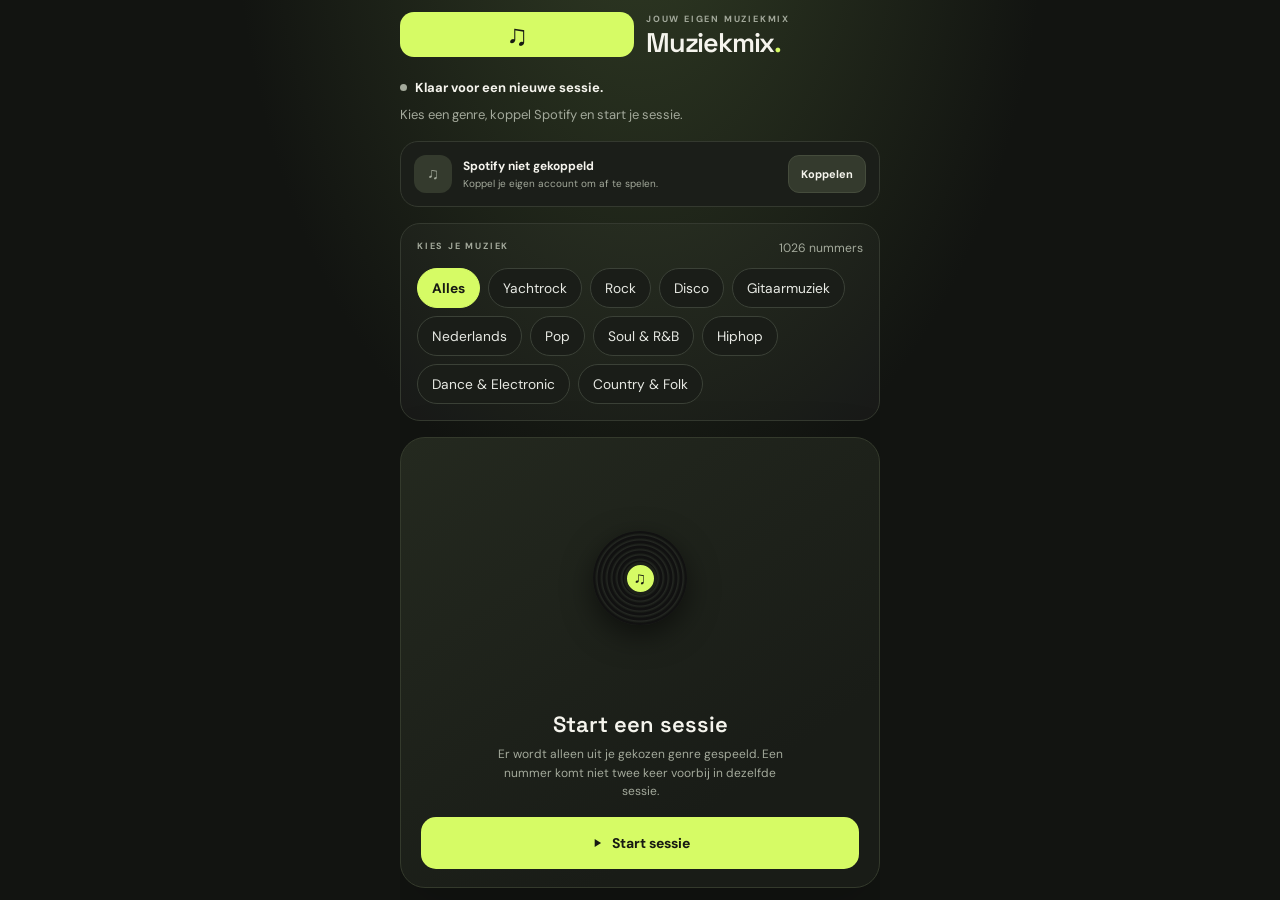
==== index.html @ 95a55e62 "Load all five refreshed original genre libraries" ====
<!doctype html>
<html lang="nl">
<head>
  <meta charset="utf-8"><meta name="viewport" content="width=device-width, initial-scale=1, viewport-fit=cover">
  <meta name="theme-color" content="#121411"><meta name="description" content="Start een Spotify-sessie per muziekgenre.">
  <title>Muziekmix</title><link rel="manifest" href="manifest.webmanifest"><link rel="icon" href="assets/icon.svg" type="image/svg+xml"><link rel="stylesheet" href="styles.css?v=match-fix-1"><link rel="stylesheet" href="ui.css?v=icons-fit-1">
</head>
<body class="landing-page">
  <main class="app-shell">
    <header class="topbar"><div class="brand-mark" aria-hidden="true">♫</div><div><p class="eyebrow">JOUW EIGEN MUZIEKMIX</p><h1>Muziekmix<span>.</span></h1></div></header>
    <section class="intro" aria-live="polite"><div class="status-line"><span id="statusDot" class="status-dot"></span><span id="statusText">Klaar voor een nieuwe sessie.</span></div><p id="instruction">Kies een genre, koppel Spotify en start je sessie.</p></section>
    <section class="connection-card" aria-label="Spotify-verbinding"><div id="connectionIcon" class="connection-icon" aria-hidden="true">♫</div><div class="connection-copy"><strong id="spotifyConnection">Spotify niet gekoppeld</strong><span id="connectionDetail">Koppel je eigen account om af te spelen.</span></div><button id="connectSpotify" class="secondary-button compact-button" type="button">Koppelen</button><button id="disconnectSpotify" class="text-button" type="button" hidden>Ontkoppel</button></section>
    <section class="genre-picker" aria-label="Kies een muziekgenre"><div class="genre-heading"><span class="eyebrow">KIES JE MUZIEK</span><span id="genreCount" class="genre-count"></span></div><div class="genre-options" role="group" aria-label="Genres"><button class="genre-button active" data-genre="alles" aria-pressed="true">Alles</button><button class="genre-button" data-genre="yachterock" aria-pressed="false">Yachtrock</button><button class="genre-button" data-genre="rock" aria-pressed="false">Rock</button><button class="genre-button" data-genre="disco" aria-pressed="false">Disco</button><button class="genre-button" data-genre="gitaarmuziek" aria-pressed="false">Gitaarmuziek</button><button class="genre-button" data-genre="nederlands" aria-pressed="false">Nederlands</button><button class="genre-button" data-genre="pop" aria-pressed="false">Pop</button><button class="genre-button" data-genre="soul" aria-pressed="false">Soul &amp; R&B</button><button class="genre-button" data-genre="hiphop" aria-pressed="false">Hiphop</button><button class="genre-button" data-genre="dance" aria-pressed="false">Dance &amp; Electronic</button><button class="genre-button" data-genre="country" aria-pressed="false">Country &amp; Folk</button></div></section>
    <section class="start-card"><div class="vinyl small-vinyl" aria-hidden="true"><div class="vinyl-label">♫</div></div><h2>Start een sessie</h2><p>Er wordt alleen uit je gekozen genre gespeeld. Een nummer komt niet twee keer voorbij in dezelfde sessie.</p><button id="startSession" class="primary-button full-button" type="button"><span class="button-icon" aria-hidden="true"><svg viewBox="0 0 24 24" focusable="false"><path d="M8 5v14l11-7z"/></svg></span><span>Start sessie</span></button><p id="errorMessage" class="error-message" role="alert" hidden></p></section>
  </main>
  <script src="config.js?v=player-auth-1"></script><script src="tracks.js"></script><script src="library/hiphop.js?v=library-1"></script><script src="library/country.js?v=library-1"></script><script src="library/dance.js?v=library-1"></script><script src="library/pop.js?v=library-1"></script><script src="library/soul.js?v=library-1"></script><script src="library/nederlands-refresh.js?v=library-2"></script><script src="library/rock-refresh.js?v=library-2"></script><script src="library/gitaarmuziek-refresh.js?v=library-2"></script><script src="library/yachterock-refresh.js?v=library-2"></script><script src="library/disco-refresh.js?v=library-2"></script><script src="library/merge.js?v=library-2"></script><script src="spotify.js?v=player-auth-1"></script><script src="app.js?v=icons-fit-1"></script>
</body>
</html>
---- styles.css ----
@import url('https://fonts.googleapis.com/css2?family=DM+Sans:wght@400;500;600;700&family=Space+Grotesk:wght@500;600;700&display=swap');
[hidden]{display:none!important}
:root{color-scheme:dark;--bg:#121411;--text:#f5f4ed;--muted:#a3a99b;--lime:#d6fb65;--line:#34392f;--danger:#ff9d8c}*{box-sizing:border-box}body{margin:0;min-height:100vh;background:radial-gradient(ellipse at 50% -15%,#303b24 0,transparent 45%),var(--bg);color:var(--text);font-family:'DM Sans',sans-serif;-webkit-font-smoothing:antialiased}.app-shell{width:min(100% - 32px,480px);margin:auto;padding:calc(25px + env(safe-area-inset-top)) 0 calc(24px + env(safe-area-inset-bottom))}.topbar{display:flex;align-items:center;gap:12px}.topbar>div{flex:1}.brand-mark,.connection-icon{display:grid;place-items:center;font-weight:700}.brand-mark{width:45px;height:45px;border-radius:14px;background:var(--lime);color:#171a12;font-size:29px;flex:none}.eyebrow{font-size:9px;letter-spacing:1.8px;font-weight:700;color:var(--muted);margin:0 0 4px}.topbar h1{font:600 27px/1 'Space Grotesk',sans-serif;margin:0;letter-spacing:-1.2px}.topbar h1 span{color:var(--lime)}.intro{margin:28px 0 17px}.compact-intro{margin:22px 0 17px}.status-line{display:flex;align-items:center;gap:8px;font-size:13px;font-weight:700}.status-dot{width:7px;height:7px;border-radius:50%;background:#a3a99b}.status-dot.active{background:var(--lime);box-shadow:0 0 12px #d6fb6580}.intro p{font-size:13px;line-height:1.55;color:var(--muted);margin:9px 0 0}.connection-card{display:flex;gap:11px;align-items:center;padding:13px;border:1px solid var(--line);border-radius:18px;background:#1b1e19;margin-bottom:16px}.connection-icon{width:38px;height:38px;border-radius:12px;background:#343a2d;color:var(--muted);flex:none}.connection-icon.connected{background:var(--lime);color:#171a12}.connection-copy{min-width:0;display:grid;gap:3px;flex:1}.connection-copy strong{font-size:12px}.connection-copy span{font-size:10px;line-height:1.35;color:var(--muted)}.genre-picker{margin:0 0 16px;padding:16px;border:1px solid var(--line);border-radius:20px;background:#ffffff07}.genre-heading{display:flex;justify-content:space-between;align-items:center;gap:12px;margin-bottom:12px}.genre-count{color:var(--muted);font-size:.76rem}.genre-options{display:flex;flex-wrap:wrap;gap:8px}.genre-button{border:1px solid #3b4137;border-radius:999px;background:#1a1d18;color:#e7e9e3;padding:10px 14px;min-height:40px;font:inherit;font-size:.86rem;cursor:pointer}.genre-button.active{background:var(--lime);border-color:var(--lime);color:#171a13;font-weight:700}button:focus-visible,a:focus-visible{outline:2px solid var(--lime);outline-offset:3px}.start-card,.player-card{position:relative;overflow:hidden;border:1px solid #343a2c;border-radius:25px;background:linear-gradient(145deg,#24291f,#191c17 75%);padding:24px 20px 18px;box-shadow:0 22px 60px #0003}.start-card{text-align:center}.start-card h2{font:600 22px 'Space Grotesk',sans-serif;margin:16px 0 7px}.start-card>p:not(.error-message){font-size:12px;line-height:1.55;color:var(--muted);margin:0 auto 16px;max-width:310px}.album-wrap{height:166px;display:grid;place-items:center;margin-bottom:13px}.album-art,.vinyl{width:150px;height:150px;border-radius:50%;object-fit:cover;box-shadow:0 10px 30px #0008}.album-art{border-radius:18px}.small-vinyl{width:94px;height:94px;margin:auto}.vinyl{background:repeating-radial-gradient(circle at center,#111 0,#111 2px,#242722 3px,#121411 5px);display:grid;place-items:center}.vinyl-label{width:51px;height:51px;border-radius:50%;display:grid;place-items:center;background:var(--lime);color:#191d12;font-size:27px;border:5px solid #1c2018}.small-vinyl .vinyl-label{width:33px;height:33px;font-size:17px;border-width:3px}.now-playing{text-align:center;min-height:84px}.now-playing h2{font:600 21px/1.2 'Space Grotesk',sans-serif;margin:0 0 5px;overflow-wrap:anywhere}.now-playing p:not(.eyebrow){font-size:13px;margin:0;color:var(--muted)}.spotify-link{display:inline-block;color:var(--lime);font-size:11px;font-weight:700;margin-top:10px}.progress-wrap{margin:18px 0}.progress-meta{display:flex;justify-content:space-between;font-size:9px;font-weight:700;letter-spacing:1.1px;color:var(--muted);margin-bottom:9px}.progress-track{height:4px;border-radius:9px;background:#3a4034;overflow:hidden}.progress-bar{height:100%;width:0;background:var(--lime);border-radius:9px;transition:width .2s linear}.controls{display:grid;grid-template-columns:1fr 1fr;gap:9px}.primary-button,.secondary-button{min-height:52px;border:0;border-radius:15px;font:700 14px 'DM Sans',sans-serif;display:flex;align-items:center;justify-content:center;gap:8px;cursor:pointer}.primary-button{background:var(--lime);color:#171a12}.secondary-button{background:#343a2d;color:var(--text);border:1px solid #454c3c}.secondary-button:disabled,.primary-button:disabled{opacity:.38;cursor:not-allowed}.full-button,.full-control{width:100%;grid-column:1 / -1}.compact-button{min-height:38px;padding:0 12px;border-radius:11px;font-size:11px}.text-button{border:0;background:transparent;color:var(--muted);font:700 11px 'DM Sans',sans-serif;padding:7px;cursor:pointer}.button-icon{font-size:14px}.small-note{text-align:center;font-size:10px;line-height:1.5;color:#8f9686;margin:14px 0 0}.error-message{font-size:12px;color:var(--danger);line-height:1.5;margin:14px 0 0}.error-message[hidden]{display:none}footer{border-top:1px solid var(--line);padding-top:16px;margin-top:25px;display:flex;justify-content:space-between;gap:10px;font-size:9px;color:#777e70}footer span:last-child{text-align:right}.back-button{display:grid;place-items:center;width:42px;height:42px;border:1px solid var(--line);border-radius:12px;color:var(--text);text-decoration:none;font-size:22px;flex:none}.session-count{font:700 11px 'Space Grotesk',sans-serif;color:var(--lime);white-space:nowrap}@media(min-width:600px){.app-shell{padding-top:36px}.player-card{padding:28px 24px 20px}}@media(max-width:380px){.genre-button{padding:9px 11px;font-size:.8rem}.connection-card{align-items:flex-start}.compact-button{padding:0 9px}}
---- ui.css ----
.button-icon {
  width: 1em;
  height: 1em;
  display: inline-flex;
  align-items: center;
  justify-content: center;
  flex: none;
  font-size: 14px;
}

.button-icon svg,
.browser-play-button svg {
  width: 1em;
  height: 1em;
  display: block;
  fill: currentColor;
}

body.landing-page {
  height: 100vh;
  height: 100dvh;
  min-height: 0;
  overflow: hidden;
}

.landing-page .app-shell {
  height: 100vh;
  height: 100dvh;
  min-height: 0;
  padding: max(12px, env(safe-area-inset-top)) 0 max(12px, env(safe-area-inset-bottom));
  display: flex;
  flex-direction: column;
  overflow: hidden;
}

.landing-page .topbar,
.landing-page .intro,
.landing-page .connection-card,
.landing-page .genre-picker {
  flex: none;
}

.landing-page .intro {
  margin: clamp(10px, 2.4dvh, 24px) 0 clamp(8px, 1.8dvh, 17px);
}

.landing-page .connection-card,
.landing-page .genre-picker {
  margin-bottom: clamp(8px, 1.8dvh, 16px);
}

.landing-page .start-card {
  min-height: 0;
  flex: 1;
  display: flex;
  flex-direction: column;
  justify-content: center;
}

@media (max-height: 700px) {
  .landing-page .app-shell {
    width: min(calc(100% - 20px), 480px);
    padding-top: max(7px, env(safe-area-inset-top));
    padding-bottom: max(7px, env(safe-area-inset-bottom));
  }

  .landing-page .topbar h1 {
    font-size: 23px;
  }

  .landing-page .brand-mark {
    width: 38px;
    height: 38px;
    border-radius: 11px;
    font-size: 24px;
  }

  .landing-page .intro {
    margin: 7px 0;
  }

  .landing-page .intro p {
    display: none;
  }

  .landing-page .connection-card {
    padding: 8px 10px;
    margin-bottom: 7px;
  }

  .landing-page .connection-icon {
    width: 34px;
    height: 34px;
  }

  .landing-page .genre-picker {
    padding: 9px 10px;
    margin-bottom: 7px;
  }

  .landing-page .genre-heading {
    margin-bottom: 7px;
  }

  .landing-page .genre-options {
    gap: 5px;
  }

  .landing-page .genre-button {
    min-height: 31px;
    padding: 5px 9px;
    font-size: .75rem;
  }

  .landing-page .start-card {
    padding: 9px 12px;
    border-radius: 19px;
  }

  .landing-page .small-vinyl {
    width: clamp(52px, 10dvh, 68px);
    height: clamp(52px, 10dvh, 68px);
  }

  .landing-page .start-card h2 {
    margin: 7px 0 3px;
    font-size: 18px;
  }

  .landing-page .start-card > p:not(.error-message) {
    margin-bottom: 7px;
    font-size: 10px;
    line-height: 1.35;
  }

  .landing-page .full-button {
    min-height: 40px;
  }

  .landing-page .error-message {
    margin-top: 6px;
    font-size: 10px;
  }
}

@media (max-height: 540px) {
  .landing-page .connection-copy span,
  .landing-page .start-card > p:not(.error-message) {
    display: none;
  }

  .landing-page .start-card h2 {
    margin-bottom: 7px;
  }
}
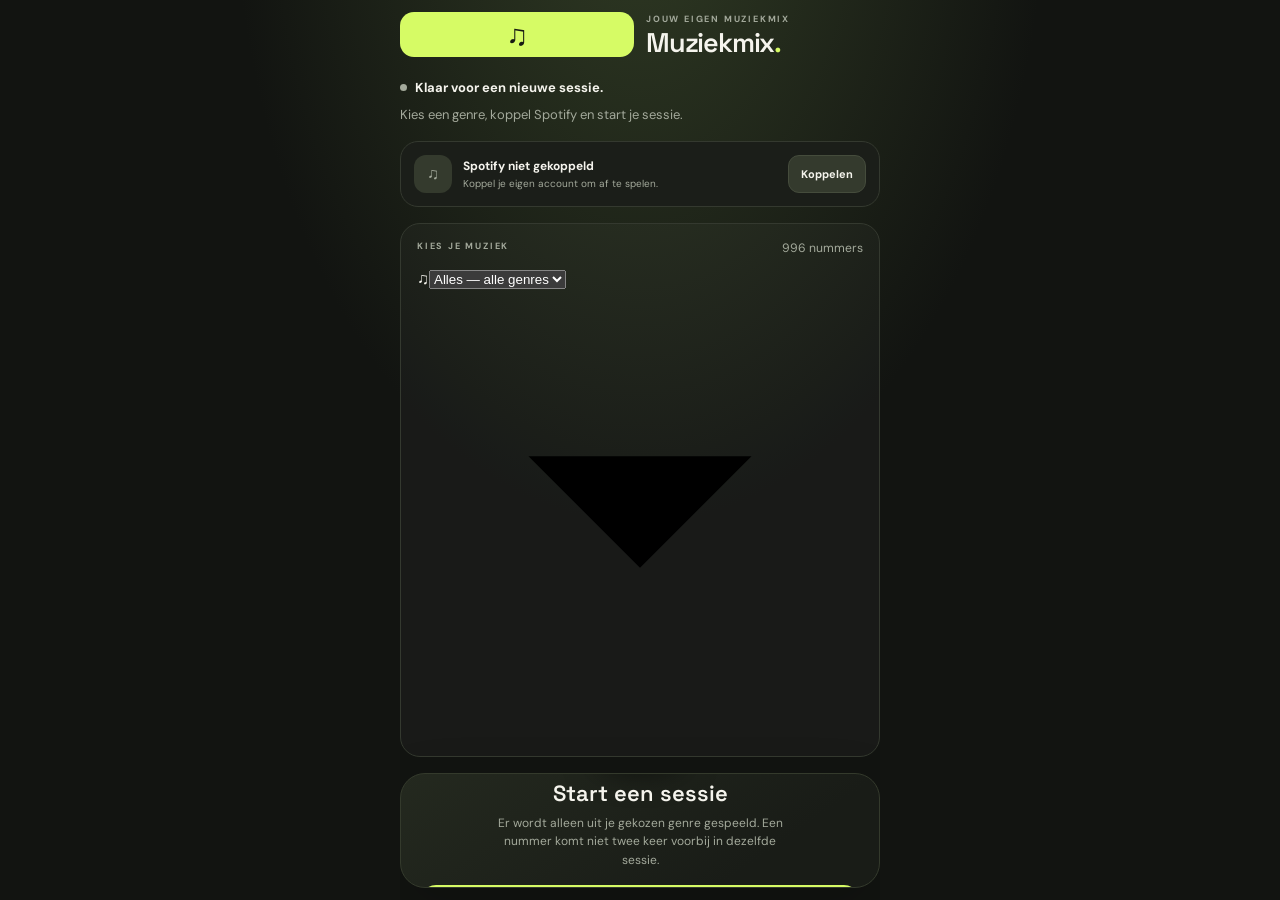
==== commit 5a6f4c52: "Replace genre chips with accessible styled dropdown" ====
--- a/index.html
+++ b/index.html
@@ -3,14 +3,14 @@
 <head>
   <meta charset="utf-8"><meta name="viewport" content="width=device-width, initial-scale=1, viewport-fit=cover">
   <meta name="theme-color" content="#121411"><meta name="description" content="Start een Spotify-sessie per muziekgenre.">
-  <title>Muziekmix</title><link rel="manifest" href="manifest.webmanifest"><link rel="icon" href="assets/icon.svg" type="image/svg+xml"><link rel="stylesheet" href="styles.css?v=match-fix-1"><link rel="stylesheet" href="ui.css?v=icons-fit-1">
+  <title>Muziekmix</title><link rel="manifest" href="manifest.webmanifest"><link rel="icon" href="assets/icon.svg" type="image/svg+xml"><link rel="stylesheet" href="styles.css?v=match-fix-1"><link rel="stylesheet" href="ui.css?v=genre-dropdown-1">
 </head>
 <body class="landing-page">
   <main class="app-shell">
     <header class="topbar"><div class="brand-mark" aria-hidden="true">♫</div><div><p class="eyebrow">JOUW EIGEN MUZIEKMIX</p><h1>Muziekmix<span>.</span></h1></div></header>
     <section class="intro" aria-live="polite"><div class="status-line"><span id="statusDot" class="status-dot"></span><span id="statusText">Klaar voor een nieuwe sessie.</span></div><p id="instruction">Kies een genre, koppel Spotify en start je sessie.</p></section>
     <section class="connection-card" aria-label="Spotify-verbinding"><div id="connectionIcon" class="connection-icon" aria-hidden="true">♫</div><div class="connection-copy"><strong id="spotifyConnection">Spotify niet gekoppeld</strong><span id="connectionDetail">Koppel je eigen account om af te spelen.</span></div><button id="connectSpotify" class="secondary-button compact-button" type="button">Koppelen</button><button id="disconnectSpotify" class="text-button" type="button" hidden>Ontkoppel</button></section>
-    <section class="genre-picker" aria-label="Kies een muziekgenre"><div class="genre-heading"><span class="eyebrow">KIES JE MUZIEK</span><span id="genreCount" class="genre-count"></span></div><div class="genre-options" role="group" aria-label="Genres"><button class="genre-button active" data-genre="alles" aria-pressed="true">Alles</button><button class="genre-button" data-genre="yachterock" aria-pressed="false">Yachtrock</button><button class="genre-button" data-genre="rock" aria-pressed="false">Rock</button><button class="genre-button" data-genre="disco" aria-pressed="false">Disco</button><button class="genre-button" data-genre="gitaarmuziek" aria-pressed="false">Gitaarmuziek</button><button class="genre-button" data-genre="nederlands" aria-pressed="false">Nederlands</button><button class="genre-button" data-genre="pop" aria-pressed="false">Pop</button><button class="genre-button" data-genre="soul" aria-pressed="false">Soul &amp; R&B</button><button class="genre-button" data-genre="hiphop" aria-pressed="false">Hiphop</button><button class="genre-button" data-genre="dance" aria-pressed="false">Dance &amp; Electronic</button><button class="genre-button" data-genre="country" aria-pressed="false">Country &amp; Folk</button></div></section>
+    <section class="genre-picker" aria-label="Kies een muziekgenre"><div class="genre-heading"><span class="eyebrow">KIES JE MUZIEK</span><span id="genreCount" class="genre-count"></span></div><div class="genre-select-wrap"><span class="genre-select-icon" aria-hidden="true">♫</span><select id="genreSelect" class="genre-select" aria-label="Kies een muziekgenre"><option value="alles">Alles — alle genres</option><option value="pop">Pop</option><option value="rock">Rock</option><option value="gitaarmuziek">Gitaarmuziek</option><option value="yachterock">Yachtrock</option><option value="disco">Disco</option><option value="dance">Dance &amp; Electronic</option><option value="soul">Soul &amp; R&amp;B</option><option value="hiphop">Hiphop</option><option value="country">Country &amp; Folk</option><option value="nederlands">Nederlands</option></select><svg class="genre-chevron" aria-hidden="true" viewBox="0 0 24 24"><path d="m6 9 6 6 6-6"/></svg></div></section>
     <section class="start-card"><div class="vinyl small-vinyl" aria-hidden="true"><div class="vinyl-label">♫</div></div><h2>Start een sessie</h2><p>Er wordt alleen uit je gekozen genre gespeeld. Een nummer komt niet twee keer voorbij in dezelfde sessie.</p><button id="startSession" class="primary-button full-button" type="button"><span class="button-icon" aria-hidden="true"><svg viewBox="0 0 24 24" focusable="false"><path d="M8 5v14l11-7z"/></svg></span><span>Start sessie</span></button><p id="errorMessage" class="error-message" role="alert" hidden></p></section>
   </main>
   <script src="config.js?v=player-auth-1"></script><script src="tracks.js"></script><script src="library/hiphop.js?v=library-1"></script><script src="library/country.js?v=library-1"></script><script src="library/dance.js?v=library-1"></script><script src="library/pop.js?v=library-1"></script><script src="library/soul.js?v=library-1"></script><script src="library/nederlands-refresh.js?v=library-2"></script><script src="library/rock-refresh.js?v=library-2"></script><script src="library/gitaarmuziek-refresh.js?v=library-2"></script><script src="library/yachterock-refresh.js?v=library-2"></script><script src="library/disco-refresh.js?v=library-2"></script><script src="library/merge.js?v=library-2"></script><script src="spotify.js?v=player-auth-1"></script><script src="app.js?v=icons-fit-1"></script>
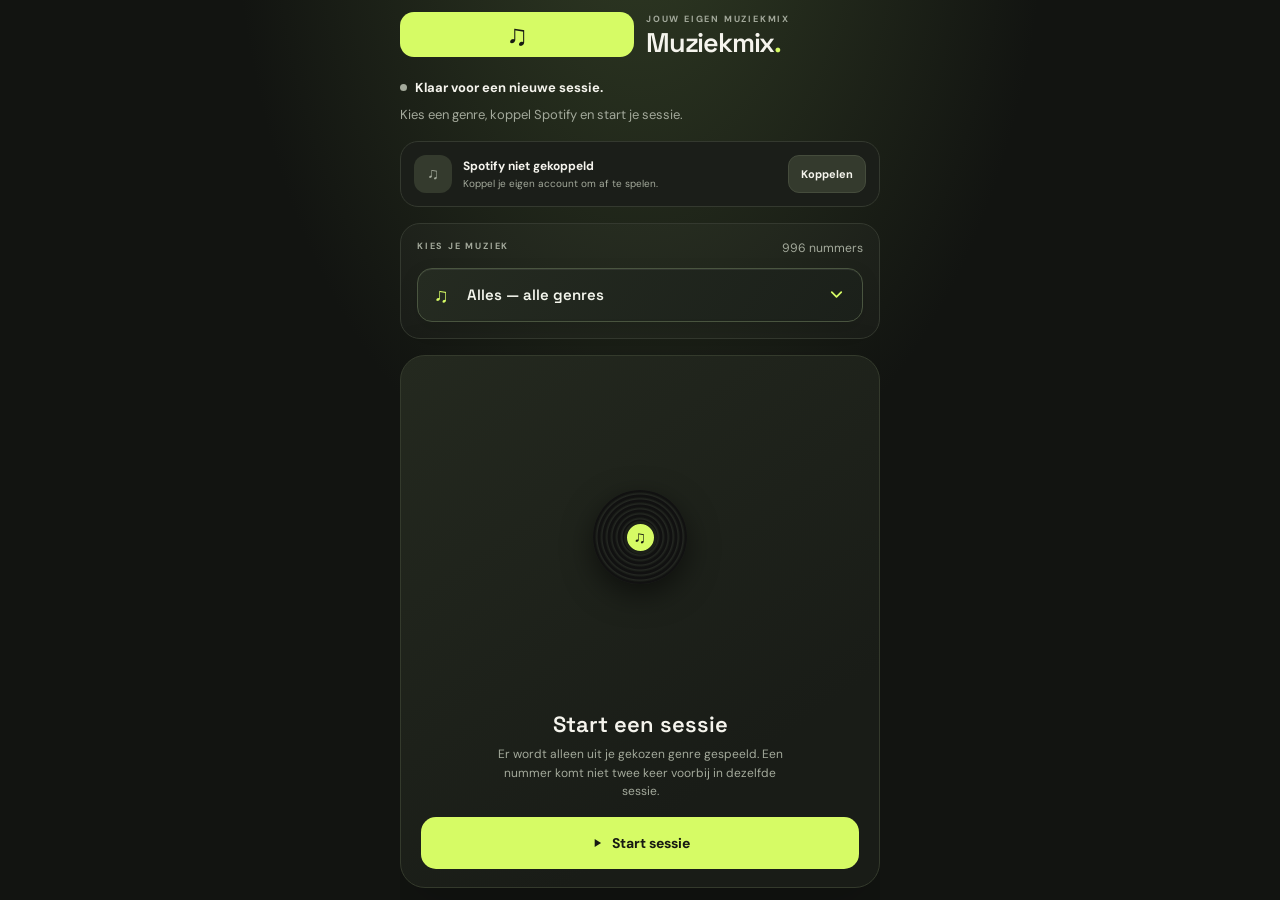
==== commit 0ac1a902: "Refresh landing script cache for new genre dropdown" ====
--- a/index.html
+++ b/index.html
@@ -13,6 +13,6 @@
     <section class="genre-picker" aria-label="Kies een muziekgenre"><div class="genre-heading"><span class="eyebrow">KIES JE MUZIEK</span><span id="genreCount" class="genre-count"></span></div><div class="genre-select-wrap"><span class="genre-select-icon" aria-hidden="true">♫</span><select id="genreSelect" class="genre-select" aria-label="Kies een muziekgenre"><option value="alles">Alles — alle genres</option><option value="pop">Pop</option><option value="rock">Rock</option><option value="gitaarmuziek">Gitaarmuziek</option><option value="yachterock">Yachtrock</option><option value="disco">Disco</option><option value="dance">Dance &amp; Electronic</option><option value="soul">Soul &amp; R&amp;B</option><option value="hiphop">Hiphop</option><option value="country">Country &amp; Folk</option><option value="nederlands">Nederlands</option></select><svg class="genre-chevron" aria-hidden="true" viewBox="0 0 24 24"><path d="m6 9 6 6 6-6"/></svg></div></section>
     <section class="start-card"><div class="vinyl small-vinyl" aria-hidden="true"><div class="vinyl-label">♫</div></div><h2>Start een sessie</h2><p>Er wordt alleen uit je gekozen genre gespeeld. Een nummer komt niet twee keer voorbij in dezelfde sessie.</p><button id="startSession" class="primary-button full-button" type="button"><span class="button-icon" aria-hidden="true"><svg viewBox="0 0 24 24" focusable="false"><path d="M8 5v14l11-7z"/></svg></span><span>Start sessie</span></button><p id="errorMessage" class="error-message" role="alert" hidden></p></section>
   </main>
-  <script src="config.js?v=player-auth-1"></script><script src="tracks.js"></script><script src="library/hiphop.js?v=library-1"></script><script src="library/country.js?v=library-1"></script><script src="library/dance.js?v=library-1"></script><script src="library/pop.js?v=library-1"></script><script src="library/soul.js?v=library-1"></script><script src="library/nederlands-refresh.js?v=library-2"></script><script src="library/rock-refresh.js?v=library-2"></script><script src="library/gitaarmuziek-refresh.js?v=library-2"></script><script src="library/yachterock-refresh.js?v=library-2"></script><script src="library/disco-refresh.js?v=library-2"></script><script src="library/merge.js?v=library-2"></script><script src="spotify.js?v=player-auth-1"></script><script src="app.js?v=icons-fit-1"></script>
+  <script src="config.js?v=player-auth-1"></script><script src="tracks.js"></script><script src="library/hiphop.js?v=library-1"></script><script src="library/country.js?v=library-1"></script><script src="library/dance.js?v=library-1"></script><script src="library/pop.js?v=library-1"></script><script src="library/soul.js?v=library-1"></script><script src="library/nederlands-refresh.js?v=library-2"></script><script src="library/rock-refresh.js?v=library-2"></script><script src="library/gitaarmuziek-refresh.js?v=library-2"></script><script src="library/yachterock-refresh.js?v=library-2"></script><script src="library/disco-refresh.js?v=library-2"></script><script src="library/merge.js?v=library-2"></script><script src="spotify.js?v=player-auth-1"></script><script src="app.js?v=genre-dropdown-1"></script>
 </body>
 </html>
--- a/ui.css
+++ b/ui.css
@@ -153,3 +153,60 @@
     margin-bottom: 7px;
   }
 }
+
+
+/* Compacte genrekeuze met dezelfde donkere/limoengroene uitstraling. */
+.landing-page .genre-select-wrap {
+  position: relative;
+  display: flex;
+  align-items: center;
+  width: 100%;
+  min-height: 52px;
+  border: 1px solid #4a5540;
+  border-radius: 15px;
+  background: linear-gradient(125deg, #252b21, #1b201a);
+  box-shadow: inset 0 1px 0 #ffffff12, 0 7px 20px #0000001a;
+  transition: border-color .18s ease, box-shadow .18s ease;
+}
+.landing-page .genre-select-wrap:focus-within {
+  border-color: var(--lime);
+  box-shadow: 0 0 0 3px #c9f67b24;
+}
+.landing-page .genre-select-icon {
+  position: absolute;
+  left: 16px;
+  color: var(--lime);
+  font-size: 20px;
+  pointer-events: none;
+}
+.landing-page .genre-select {
+  appearance: none;
+  -webkit-appearance: none;
+  width: 100%;
+  min-height: 52px;
+  padding: 0 47px 0 49px;
+  border: 0;
+  outline: 0;
+  background: transparent;
+  color: #f4f6ed;
+  font: 600 15px 'Space Grotesk', sans-serif;
+  cursor: pointer;
+}
+.landing-page .genre-select option { color: #171a13; background: #f4f6ed; }
+.landing-page .genre-chevron {
+  position: absolute;
+  right: 16px;
+  width: 19px;
+  height: 19px;
+  fill: none;
+  stroke: var(--lime);
+  stroke-width: 2.2;
+  stroke-linecap: round;
+  stroke-linejoin: round;
+  pointer-events: none;
+}
+@media (max-height: 700px) {
+  .landing-page .genre-select-wrap,
+  .landing-page .genre-select { min-height: 42px; }
+  .landing-page .genre-select { font-size: 13px; }
+}
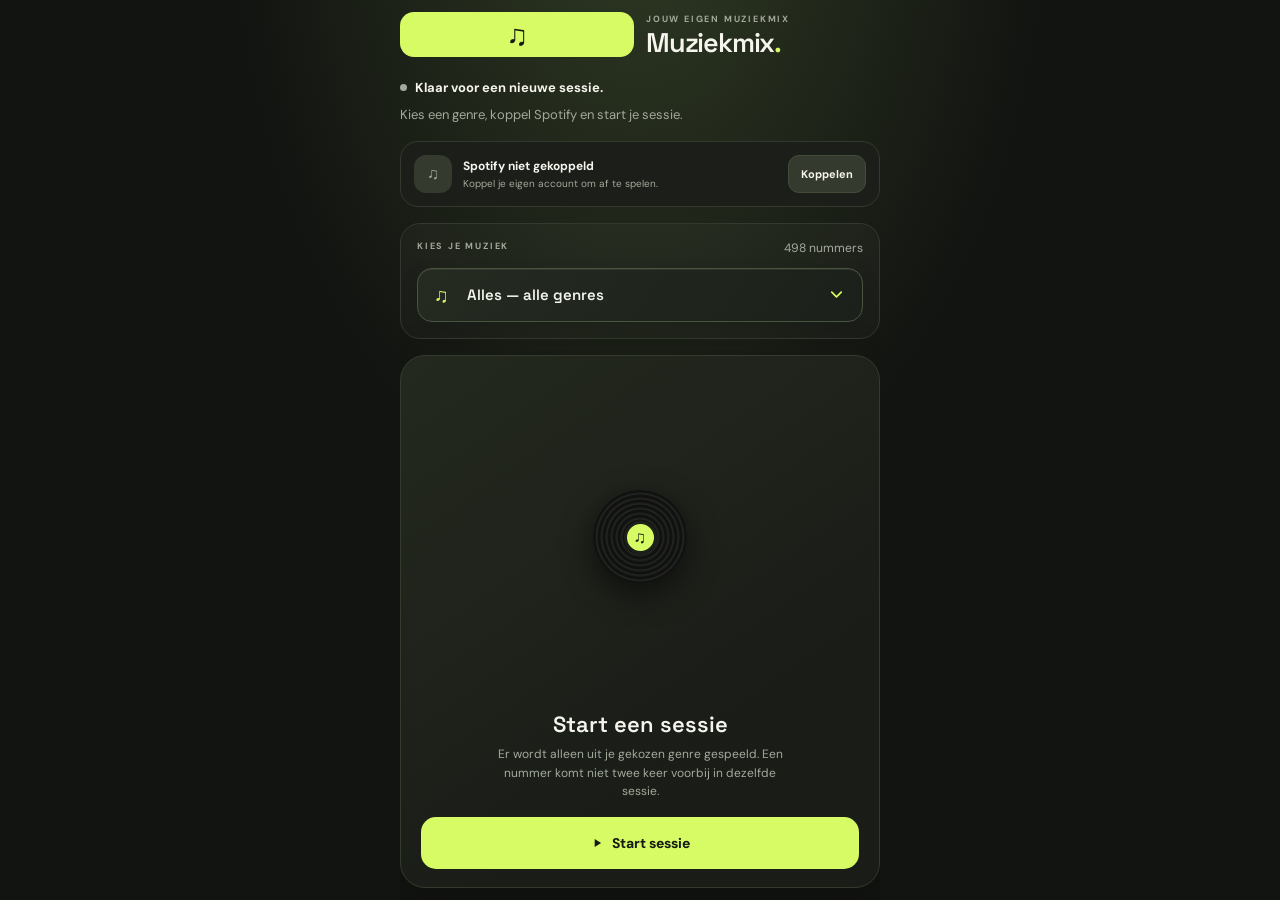
==== commit 043db6c5: "Reset genre picker and detach old music libraries" ====
--- a/index.html
+++ b/index.html
@@ -10,9 +10,9 @@
     <header class="topbar"><div class="brand-mark" aria-hidden="true">♫</div><div><p class="eyebrow">JOUW EIGEN MUZIEKMIX</p><h1>Muziekmix<span>.</span></h1></div></header>
     <section class="intro" aria-live="polite"><div class="status-line"><span id="statusDot" class="status-dot"></span><span id="statusText">Klaar voor een nieuwe sessie.</span></div><p id="instruction">Kies een genre, koppel Spotify en start je sessie.</p></section>
     <section class="connection-card" aria-label="Spotify-verbinding"><div id="connectionIcon" class="connection-icon" aria-hidden="true">♫</div><div class="connection-copy"><strong id="spotifyConnection">Spotify niet gekoppeld</strong><span id="connectionDetail">Koppel je eigen account om af te spelen.</span></div><button id="connectSpotify" class="secondary-button compact-button" type="button">Koppelen</button><button id="disconnectSpotify" class="text-button" type="button" hidden>Ontkoppel</button></section>
-    <section class="genre-picker" aria-label="Kies een muziekgenre"><div class="genre-heading"><span class="eyebrow">KIES JE MUZIEK</span><span id="genreCount" class="genre-count"></span></div><div class="genre-select-wrap"><span class="genre-select-icon" aria-hidden="true">♫</span><select id="genreSelect" class="genre-select" aria-label="Kies een muziekgenre"><option value="alles">Alles — alle genres</option><option value="pop">Pop</option><option value="rock">Rock</option><option value="gitaarmuziek">Gitaarmuziek</option><option value="yachterock">Yachtrock</option><option value="disco">Disco</option><option value="dance">Dance &amp; Electronic</option><option value="soul">Soul &amp; R&amp;B</option><option value="hiphop">Hiphop</option><option value="country">Country &amp; Folk</option><option value="nederlands">Nederlands</option></select><svg class="genre-chevron" aria-hidden="true" viewBox="0 0 24 24"><path d="m6 9 6 6 6-6"/></svg></div></section>
+    <section class="genre-picker" aria-label="Kies een muziekgenre"><div class="genre-heading"><span class="eyebrow">KIES JE MUZIEK</span><span id="genreCount" class="genre-count"></span></div><div class="genre-select-wrap"><span class="genre-select-icon" aria-hidden="true">♫</span><select id="genreSelect" class="genre-select" aria-label="Kies een muziekgenre"><option value="alles">Alles — alle genres</option><option value="pop">Pop</option><option value="rock">Rock</option><option value="nederlands">Nederlandstalig</option><option value="guilty">Guilty Pleasures</option><option value="yachterock">Yachtrock</option><option value="soul">Soul &amp; R&amp;B</option><option value="funkdisco">Funk &amp; Disco</option><option value="country">Country &amp; Folk</option><option value="gitaarmuziek">Gitaarmuziek</option><option value="bluesjazzswing">Blues, Jazz &amp; Swing</option></select><svg class="genre-chevron" aria-hidden="true" viewBox="0 0 24 24"><path d="m6 9 6 6 6-6"/></svg></div></section>
     <section class="start-card"><div class="vinyl small-vinyl" aria-hidden="true"><div class="vinyl-label">♫</div></div><h2>Start een sessie</h2><p>Er wordt alleen uit je gekozen genre gespeeld. Een nummer komt niet twee keer voorbij in dezelfde sessie.</p><button id="startSession" class="primary-button full-button" type="button"><span class="button-icon" aria-hidden="true"><svg viewBox="0 0 24 24" focusable="false"><path d="M8 5v14l11-7z"/></svg></span><span>Start sessie</span></button><p id="errorMessage" class="error-message" role="alert" hidden></p></section>
   </main>
-  <script src="config.js?v=player-auth-1"></script><script src="tracks.js"></script><script src="library/hiphop.js?v=library-1"></script><script src="library/country.js?v=library-1"></script><script src="library/dance.js?v=library-1"></script><script src="library/pop.js?v=library-1"></script><script src="library/soul.js?v=library-1"></script><script src="library/nederlands-refresh.js?v=library-2"></script><script src="library/rock-refresh.js?v=library-2"></script><script src="library/gitaarmuziek-refresh.js?v=library-2"></script><script src="library/yachterock-refresh.js?v=library-2"></script><script src="library/disco-refresh.js?v=library-2"></script><script src="library/merge.js?v=library-2"></script><script src="spotify.js?v=player-auth-1"></script><script src="app.js?v=genre-dropdown-1"></script>
+  <script src="config.js?v=player-auth-1"></script><script src="tracks.js?v=empty-library-1"></script><script src="spotify.js?v=player-auth-1"></script><script src="app.js?v=genre-reset-2"></script>
 </body>
 </html>
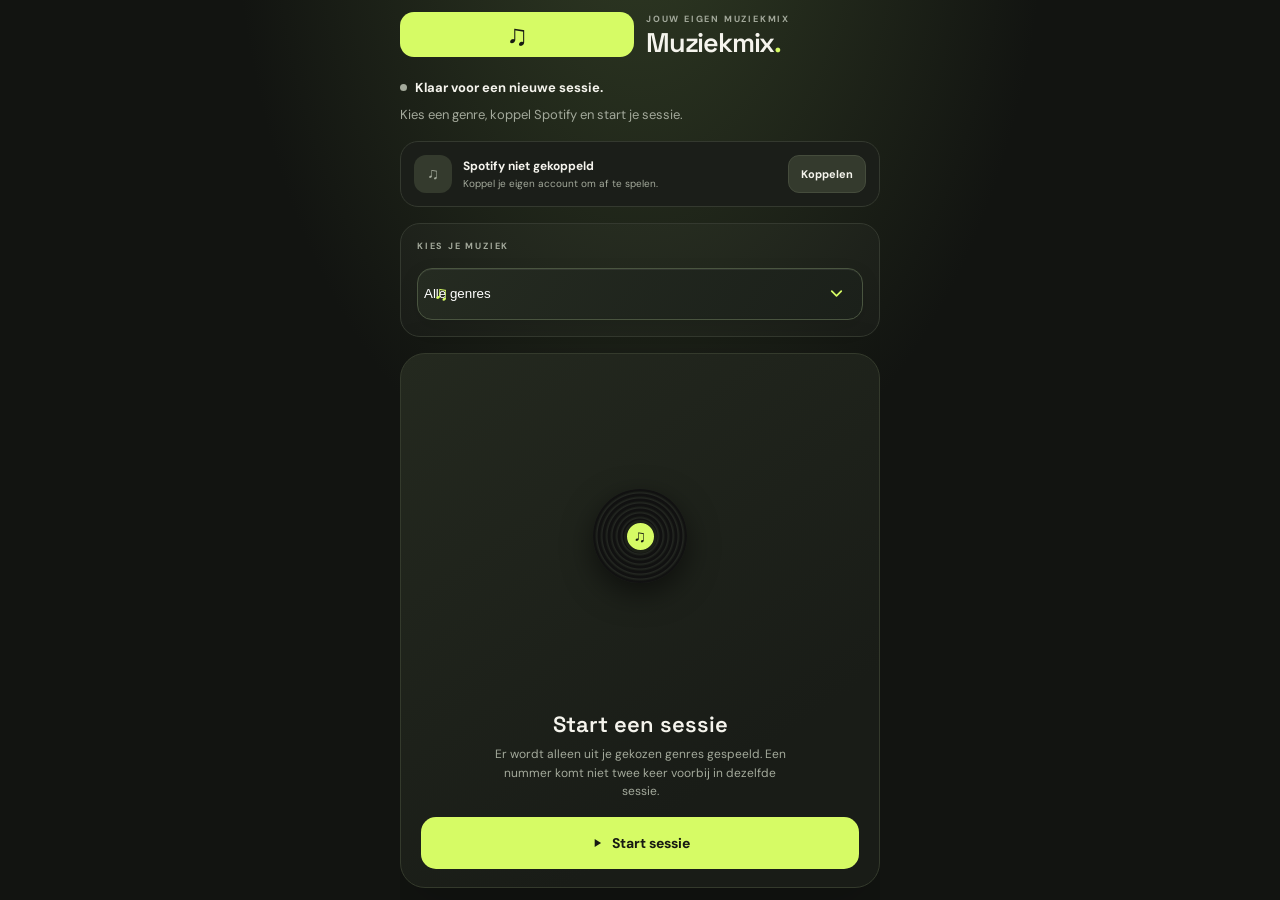
==== commit d14626d5: "Allow multi-genre selection on start screen" ====
--- a/index.html
+++ b/index.html
@@ -3,16 +3,35 @@
 <head>
   <meta charset="utf-8"><meta name="viewport" content="width=device-width, initial-scale=1, viewport-fit=cover">
   <meta name="theme-color" content="#121411"><meta name="description" content="Start een Spotify-sessie per muziekgenre.">
-  <title>Muziekmix</title><link rel="manifest" href="manifest.webmanifest"><link rel="icon" href="assets/icon.svg" type="image/svg+xml"><link rel="stylesheet" href="styles.css?v=match-fix-1"><link rel="stylesheet" href="ui.css?v=genre-dropdown-1">
+  <title>Muziekmix</title><link rel="manifest" href="manifest.webmanifest"><link rel="icon" href="assets/icon.svg" type="image/svg+xml"><link rel="stylesheet" href="styles.css?v=match-fix-1"><link rel="stylesheet" href="ui.css?v=multi-genre-2">
 </head>
 <body class="landing-page">
   <main class="app-shell">
     <header class="topbar"><div class="brand-mark" aria-hidden="true">♫</div><div><p class="eyebrow">JOUW EIGEN MUZIEKMIX</p><h1>Muziekmix<span>.</span></h1></div></header>
     <section class="intro" aria-live="polite"><div class="status-line"><span id="statusDot" class="status-dot"></span><span id="statusText">Klaar voor een nieuwe sessie.</span></div><p id="instruction">Kies een genre, koppel Spotify en start je sessie.</p></section>
     <section class="connection-card" aria-label="Spotify-verbinding"><div id="connectionIcon" class="connection-icon" aria-hidden="true">♫</div><div class="connection-copy"><strong id="spotifyConnection">Spotify niet gekoppeld</strong><span id="connectionDetail">Koppel je eigen account om af te spelen.</span></div><button id="connectSpotify" class="secondary-button compact-button" type="button">Koppelen</button><button id="disconnectSpotify" class="text-button" type="button" hidden>Ontkoppel</button></section>
-    <section class="genre-picker" aria-label="Kies een muziekgenre"><div class="genre-heading"><span class="eyebrow">KIES JE MUZIEK</span><span id="genreCount" class="genre-count"></span></div><div class="genre-select-wrap"><span class="genre-select-icon" aria-hidden="true">♫</span><select id="genreSelect" class="genre-select" aria-label="Kies een muziekgenre"><option value="alles">Alles — alle genres</option><option value="pop">Pop</option><option value="rock">Rock</option><option value="nederlands">Nederlandstalig</option><option value="guilty">Guilty Pleasures</option><option value="yachterock">Yachtrock</option><option value="soul">Soul &amp; R&amp;B</option><option value="funkdisco">Funk &amp; Disco</option><option value="country">Country &amp; Folk</option><option value="gitaarmuziek">Gitaarmuziek</option><option value="bluesjazzswing">Blues, Jazz &amp; Swing</option></select><svg class="genre-chevron" aria-hidden="true" viewBox="0 0 24 24"><path d="m6 9 6 6 6-6"/></svg></div></section>
-    <section class="start-card"><div class="vinyl small-vinyl" aria-hidden="true"><div class="vinyl-label">♫</div></div><h2>Start een sessie</h2><p>Er wordt alleen uit je gekozen genre gespeeld. Een nummer komt niet twee keer voorbij in dezelfde sessie.</p><button id="startSession" class="primary-button full-button" type="button"><span class="button-icon" aria-hidden="true"><svg viewBox="0 0 24 24" focusable="false"><path d="M8 5v14l11-7z"/></svg></span><span>Start sessie</span></button><p id="errorMessage" class="error-message" role="alert" hidden></p></section>
+    <section class="genre-picker" aria-label="Kies een muziekgenre"><div class="genre-heading"><span class="eyebrow">KIES JE MUZIEK</span><span id="genreCount" class="genre-count"></span></div><div class="genre-multi">
+  <button id="genreToggle" class="genre-select-wrap genre-multi-toggle" type="button" aria-expanded="false" aria-controls="genreMenu">
+    <span class="genre-select-icon" aria-hidden="true">♫</span>
+    <span id="genreSelectionText" class="genre-selection-text">Alle genres</span>
+    <svg class="genre-chevron" aria-hidden="true" viewBox="0 0 24 24"><path d="m6 9 6 6 6-6"/></svg>
+  </button>
+  <div id="genreMenu" class="genre-menu" hidden>
+    <label class="genre-option"><input type="checkbox" value="alles" checked><span>Alles — alle genres</span></label>
+    <label class="genre-option"><input type="checkbox" value="pop"><span>Pop</span></label>
+    <label class="genre-option"><input type="checkbox" value="rock"><span>Rock</span></label>
+    <label class="genre-option"><input type="checkbox" value="nederlands"><span>Nederlandstalig</span></label>
+    <label class="genre-option"><input type="checkbox" value="guilty"><span>Guilty Pleasures</span></label>
+    <label class="genre-option"><input type="checkbox" value="yachterock"><span>Yachtrock</span></label>
+    <label class="genre-option"><input type="checkbox" value="soul"><span>Soul &amp; R&amp;B</span></label>
+    <label class="genre-option"><input type="checkbox" value="funkdisco"><span>Funk &amp; Disco</span></label>
+    <label class="genre-option"><input type="checkbox" value="country"><span>Country &amp; Folk</span></label>
+    <label class="genre-option"><input type="checkbox" value="gitaarmuziek"><span>Gitaarmuziek</span></label>
+    <label class="genre-option"><input type="checkbox" value="bluesjazzswing"><span>Blues, Jazz &amp; Swing</span></label>
+  </div>
+</div></section>
+    <section class="start-card"><div class="vinyl small-vinyl" aria-hidden="true"><div class="vinyl-label">♫</div></div><h2>Start een sessie</h2><p>Er wordt alleen uit je gekozen genres gespeeld. Een nummer komt niet twee keer voorbij in dezelfde sessie.</p><button id="startSession" class="primary-button full-button" type="button"><span class="button-icon" aria-hidden="true"><svg viewBox="0 0 24 24" focusable="false"><path d="M8 5v14l11-7z"/></svg></span><span>Start sessie</span></button><p id="errorMessage" class="error-message" role="alert" hidden></p></section>
   </main>
-  <script src="config.js?v=player-auth-1"></script><script src="tracks.js?v=empty-library-1"></script><script src="spotify.js?v=player-auth-1"></script><script src="app.js?v=genre-reset-2"></script>
+  <script src="config.js?v=player-auth-1"></script><script src="tracks.js?v=empty-library-1"></script><script src="spotify.js?v=player-auth-1"></script><script src="app.js?v=multi-genre-3"></script>
 </body>
 </html>
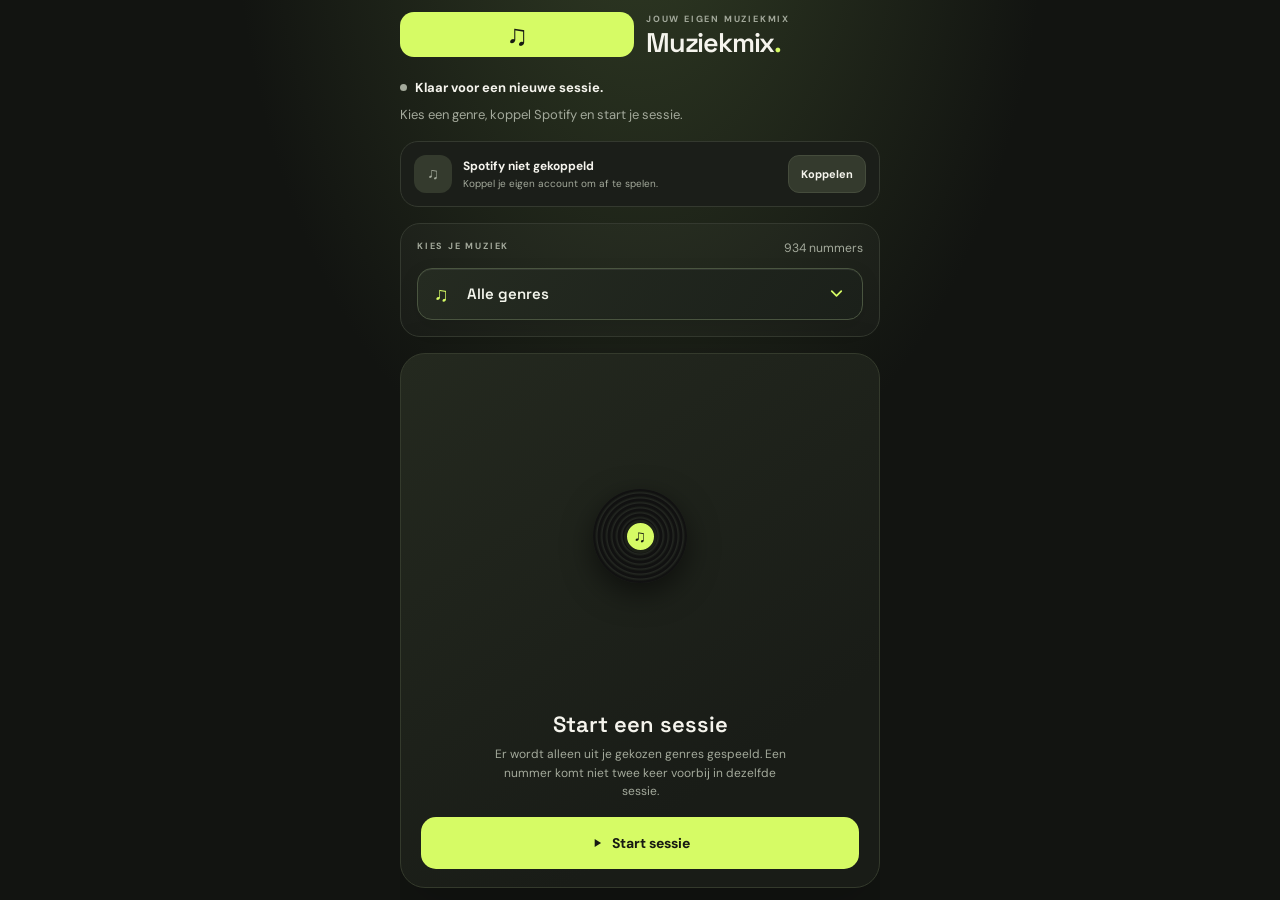
==== commit 08719e12: "Load complete v2 music library on index.html" ====
--- a/index.html
+++ b/index.html
@@ -32,6 +32,6 @@
 </div></section>
     <section class="start-card"><div class="vinyl small-vinyl" aria-hidden="true"><div class="vinyl-label">♫</div></div><h2>Start een sessie</h2><p>Er wordt alleen uit je gekozen genres gespeeld. Een nummer komt niet twee keer voorbij in dezelfde sessie.</p><button id="startSession" class="primary-button full-button" type="button"><span class="button-icon" aria-hidden="true"><svg viewBox="0 0 24 24" focusable="false"><path d="M8 5v14l11-7z"/></svg></span><span>Start sessie</span></button><p id="errorMessage" class="error-message" role="alert" hidden></p></section>
   </main>
-  <script src="config.js?v=player-auth-1"></script><script src="tracks.js?v=empty-library-1"></script><script src="spotify.js?v=player-auth-1"></script><script src="app.js?v=multi-genre-3"></script>
+  <script src="config.js?v=player-auth-1"></script><script src="tracks.js?v=empty-library-1"></script><script src="library/v2-pop.js?v=library-v2-1"></script><script src="library/v2-rock.js?v=library-v2-1"></script><script src="library/v2-nederlands.js?v=library-v2-1"></script><script src="library/v2-guilty.js?v=library-v2-1"></script><script src="library/v2-yachterock.js?v=library-v2-1"></script><script src="library/v2-soul.js?v=library-v2-1"></script><script src="library/v2-funkdisco.js?v=library-v2-1"></script><script src="library/v2-country.js?v=library-v2-1"></script><script src="library/v2-gitaarmuziek.js?v=library-v2-1"></script><script src="library/v2-bluesjazzswing.js?v=library-v2-1"></script><script src="library/v2-merge.js?v=library-v2-1"></script><script src="spotify.js?v=player-auth-1"></script><script src="app.js?v=multi-genre-3"></script>
 </body>
 </html>
--- a/ui.css
+++ b/ui.css
@@ -210,3 +210,70 @@
   .landing-page .genre-select { min-height: 42px; }
   .landing-page .genre-select { font-size: 13px; }
 }
+
+/* Meerdere genres kiezen met dezelfde compacte dropdown-look. */
+.landing-page .genre-multi {
+  position: relative;
+  width: 100%;
+}
+.landing-page .genre-multi-toggle {
+  padding: 0;
+  color: #f4f6ed;
+  font: 600 15px 'Space Grotesk', sans-serif;
+  text-align: left;
+  cursor: pointer;
+}
+.landing-page .genre-selection-text {
+  display: block;
+  width: 100%;
+  padding: 0 47px 0 49px;
+  overflow: hidden;
+  text-overflow: ellipsis;
+  white-space: nowrap;
+}
+.landing-page .genre-multi-toggle[aria-expanded="true"] .genre-chevron {
+  transform: rotate(180deg);
+}
+.landing-page .genre-menu {
+  position: absolute;
+  z-index: 20;
+  top: calc(100% + 7px);
+  left: 0;
+  right: 0;
+  max-height: min(52vh, 380px);
+  overflow-y: auto;
+  padding: 7px;
+  border: 1px solid #4a5540;
+  border-radius: 15px;
+  background: #1b201a;
+  box-shadow: 0 18px 45px #0009;
+}
+.landing-page .genre-menu[hidden] {
+  display: none !important;
+}
+.landing-page .genre-option {
+  min-height: 42px;
+  padding: 8px 10px;
+  display: flex;
+  align-items: center;
+  gap: 11px;
+  border-radius: 10px;
+  color: #f4f6ed;
+  font: 500 14px 'Space Grotesk', sans-serif;
+  cursor: pointer;
+}
+.landing-page .genre-option:hover {
+  background: #ffffff0a;
+}
+.landing-page .genre-option input {
+  width: 18px;
+  height: 18px;
+  margin: 0;
+  accent-color: var(--lime);
+  flex: 0 0 auto;
+}
+@media (max-height: 700px) {
+  .landing-page .genre-multi-toggle { min-height: 42px; font-size: 13px; }
+  .landing-page .genre-menu { max-height: 45vh; }
+  .landing-page .genre-option { min-height: 36px; padding-block: 6px; font-size: 13px; }
+}
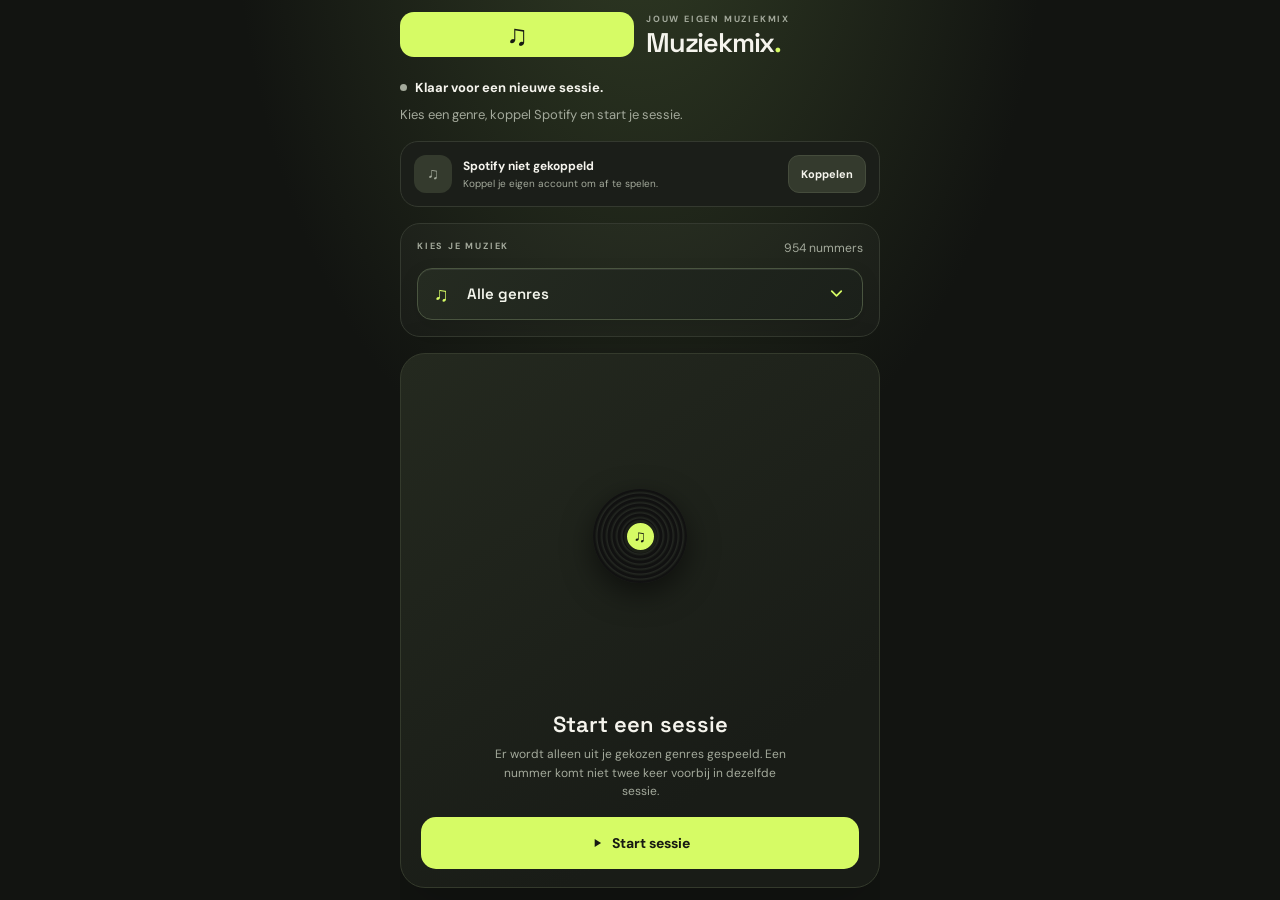
==== commit 36f7db71: "Refresh cache for finalized v2 music library" ====
--- a/index.html
+++ b/index.html
@@ -32,6 +32,6 @@
 </div></section>
     <section class="start-card"><div class="vinyl small-vinyl" aria-hidden="true"><div class="vinyl-label">♫</div></div><h2>Start een sessie</h2><p>Er wordt alleen uit je gekozen genres gespeeld. Een nummer komt niet twee keer voorbij in dezelfde sessie.</p><button id="startSession" class="primary-button full-button" type="button"><span class="button-icon" aria-hidden="true"><svg viewBox="0 0 24 24" focusable="false"><path d="M8 5v14l11-7z"/></svg></span><span>Start sessie</span></button><p id="errorMessage" class="error-message" role="alert" hidden></p></section>
   </main>
-  <script src="config.js?v=player-auth-1"></script><script src="tracks.js?v=empty-library-1"></script><script src="library/v2-pop.js?v=library-v2-1"></script><script src="library/v2-rock.js?v=library-v2-1"></script><script src="library/v2-nederlands.js?v=library-v2-1"></script><script src="library/v2-guilty.js?v=library-v2-1"></script><script src="library/v2-yachterock.js?v=library-v2-1"></script><script src="library/v2-soul.js?v=library-v2-1"></script><script src="library/v2-funkdisco.js?v=library-v2-1"></script><script src="library/v2-country.js?v=library-v2-1"></script><script src="library/v2-gitaarmuziek.js?v=library-v2-1"></script><script src="library/v2-bluesjazzswing.js?v=library-v2-1"></script><script src="library/v2-merge.js?v=library-v2-1"></script><script src="spotify.js?v=player-auth-1"></script><script src="app.js?v=multi-genre-3"></script>
+  <script src="config.js?v=player-auth-1"></script><script src="tracks.js?v=empty-library-1"></script><script src="library/v2-pop.js?v=library-v2-2"></script><script src="library/v2-rock.js?v=library-v2-2"></script><script src="library/v2-nederlands.js?v=library-v2-2"></script><script src="library/v2-guilty.js?v=library-v2-2"></script><script src="library/v2-yachterock.js?v=library-v2-2"></script><script src="library/v2-soul.js?v=library-v2-2"></script><script src="library/v2-funkdisco.js?v=library-v2-2"></script><script src="library/v2-country.js?v=library-v2-2"></script><script src="library/v2-gitaarmuziek.js?v=library-v2-2"></script><script src="library/v2-bluesjazzswing.js?v=library-v2-2"></script><script src="library/v2-merge.js?v=library-v2-2"></script><script src="spotify.js?v=player-auth-1"></script><script src="app.js?v=multi-genre-3"></script>
 </body>
 </html>
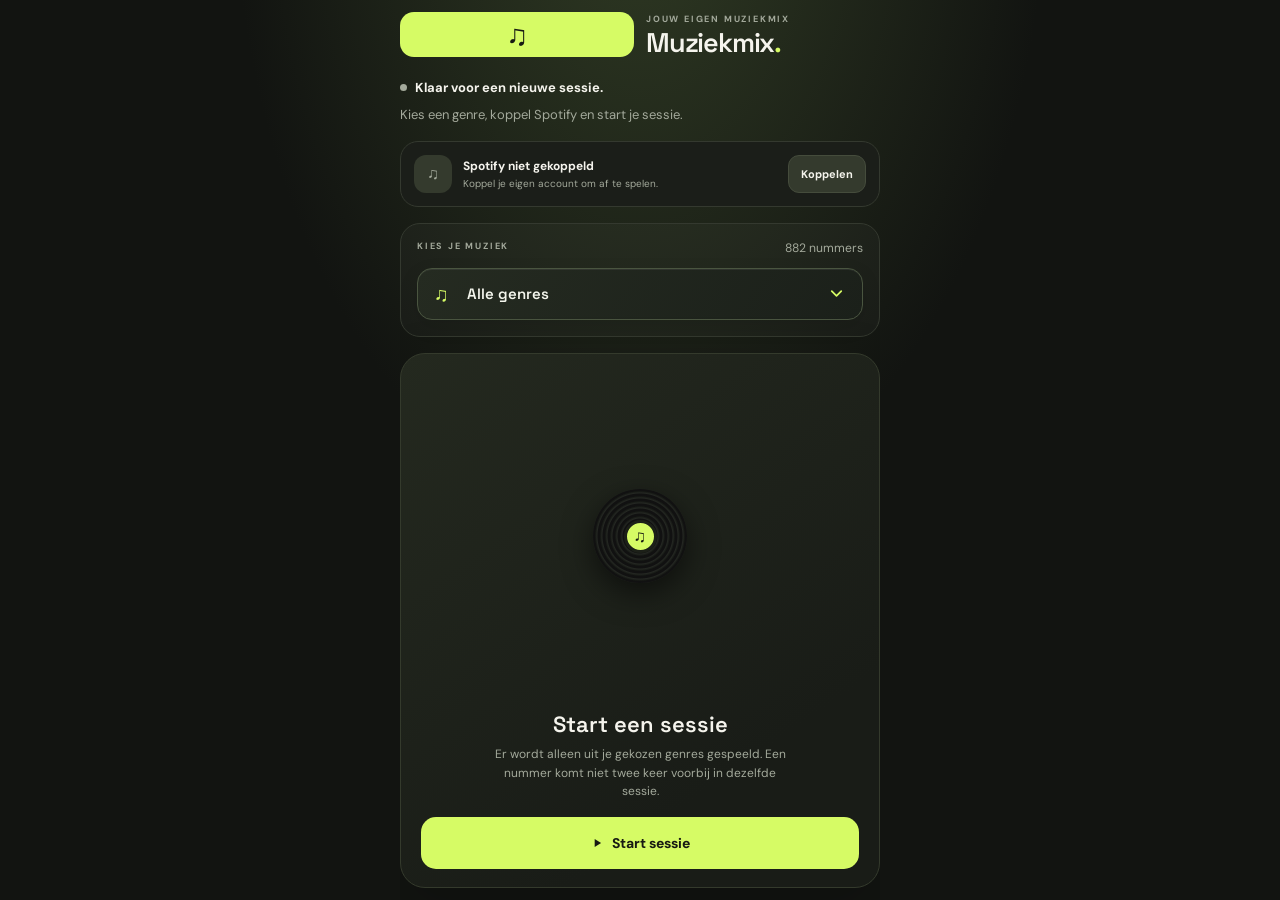
==== commit 00978ce4: "Refresh cache for balanced All-mode library" ====
--- a/index.html
+++ b/index.html
@@ -32,6 +32,6 @@
 </div></section>
     <section class="start-card"><div class="vinyl small-vinyl" aria-hidden="true"><div class="vinyl-label">♫</div></div><h2>Start een sessie</h2><p>Er wordt alleen uit je gekozen genres gespeeld. Een nummer komt niet twee keer voorbij in dezelfde sessie.</p><button id="startSession" class="primary-button full-button" type="button"><span class="button-icon" aria-hidden="true"><svg viewBox="0 0 24 24" focusable="false"><path d="M8 5v14l11-7z"/></svg></span><span>Start sessie</span></button><p id="errorMessage" class="error-message" role="alert" hidden></p></section>
   </main>
-  <script src="config.js?v=player-auth-1"></script><script src="tracks.js?v=empty-library-1"></script><script src="library/v2-pop.js?v=library-v2-2"></script><script src="library/v2-rock.js?v=library-v2-2"></script><script src="library/v2-nederlands.js?v=library-v2-2"></script><script src="library/v2-guilty.js?v=library-v2-2"></script><script src="library/v2-yachterock.js?v=library-v2-2"></script><script src="library/v2-soul.js?v=library-v2-2"></script><script src="library/v2-funkdisco.js?v=library-v2-2"></script><script src="library/v2-country.js?v=library-v2-2"></script><script src="library/v2-gitaarmuziek.js?v=library-v2-2"></script><script src="library/v2-bluesjazzswing.js?v=library-v2-2"></script><script src="library/v2-merge.js?v=library-v2-2"></script><script src="spotify.js?v=player-auth-1"></script><script src="app.js?v=multi-genre-3"></script>
+  <script src="config.js?v=player-auth-1"></script><script src="tracks.js?v=empty-library-1"></script><script src="library/v2-pop.js?v=library-v2-3"></script><script src="library/v2-rock.js?v=library-v2-3"></script><script src="library/v2-nederlands.js?v=library-v2-3"></script><script src="library/v2-guilty.js?v=library-v2-3"></script><script src="library/v2-yachterock.js?v=library-v2-3"></script><script src="library/v2-soul.js?v=library-v2-3"></script><script src="library/v2-funkdisco.js?v=library-v2-3"></script><script src="library/v2-country.js?v=library-v2-3"></script><script src="library/v2-gitaarmuziek.js?v=library-v2-3"></script><script src="library/v2-bluesjazzswing.js?v=library-v2-3"></script><script src="library/v2-merge.js?v=library-v2-3"></script><script src="spotify.js?v=player-auth-1"></script><script src="app.js?v=balanced-all-1"></script>
 </body>
 </html>
